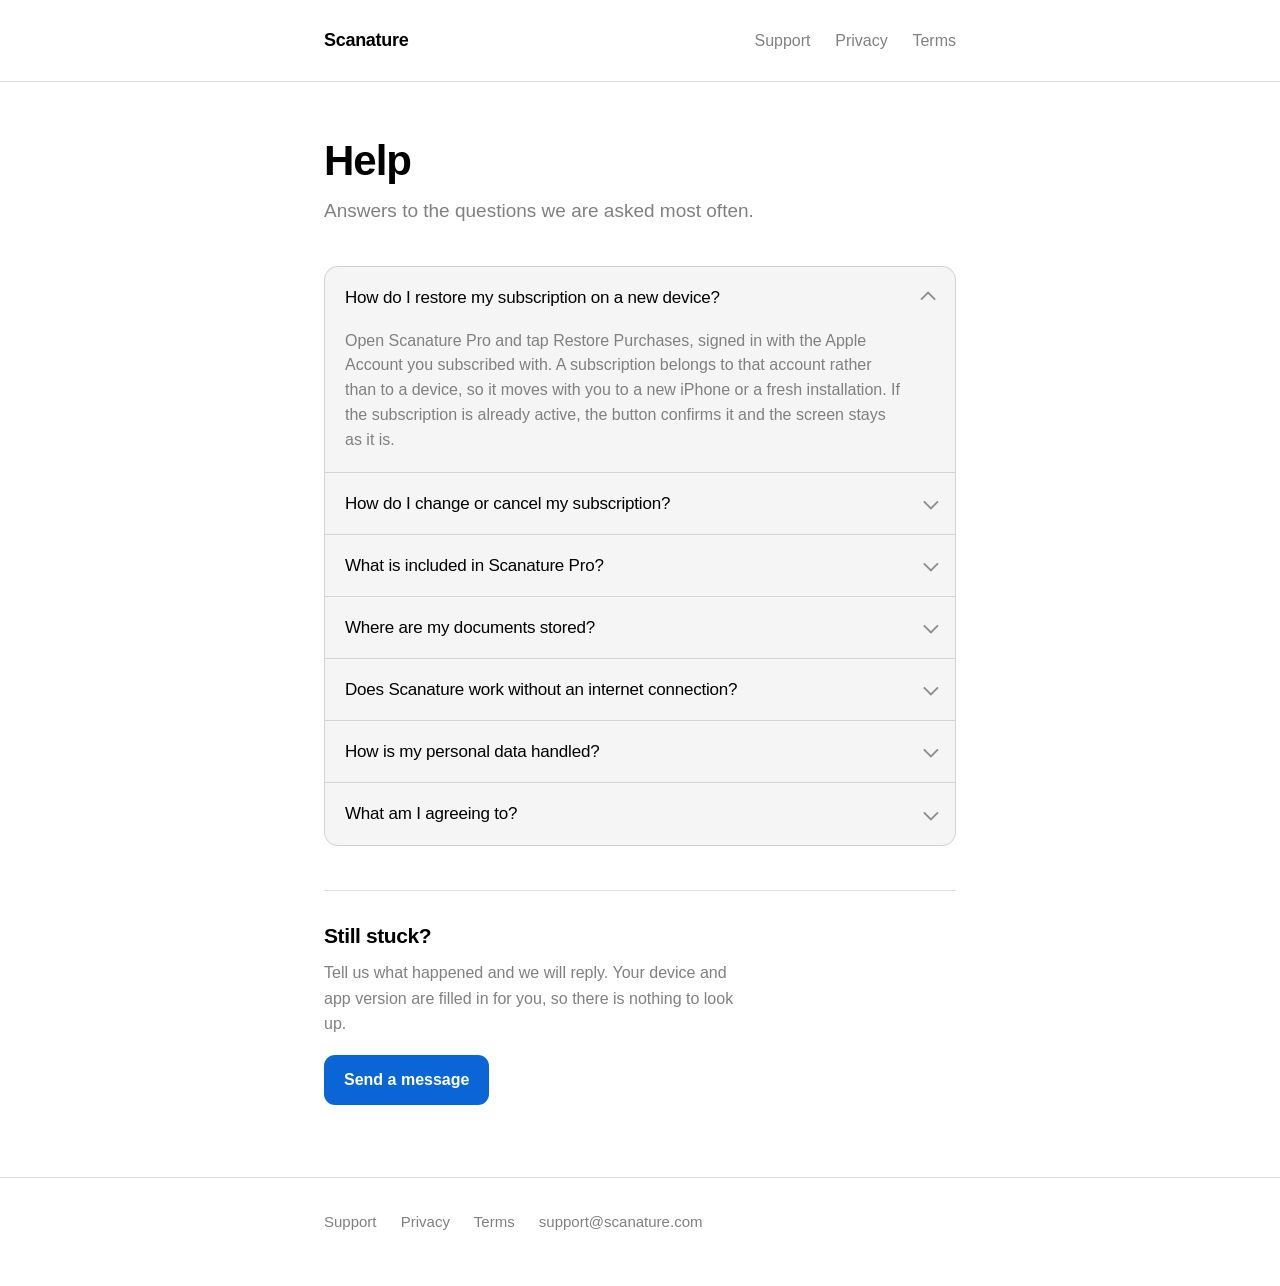
==== help.html @ 6878fb75 "A Help page on the website The seven answers the app gives, reachable without installing anything.  " ====
<!doctype html>
<html lang="en">
  <head>
    <meta charset="utf-8">
    <meta name="viewport" content="width=device-width, initial-scale=1">
    <meta name="description" content="Answers to the questions Scanature is asked most often: restoring a subscription, cancelling, where documents are stored, and working offline.">
    <title>Scanature Help</title>
    <style>
      :root {
        color-scheme: light dark;
        --accent: #0a66d6;
        --muted: GrayText;
        --line: color-mix(in srgb, CanvasText 13%, transparent);
        --panel: color-mix(in srgb, CanvasText 4%, Canvas);
      }
      * { box-sizing: border-box; }
      body {
        font: 17px/1.6 -apple-system, BlinkMacSystemFont, "Segoe UI", Roboto, sans-serif;
        margin: 0;
        color: CanvasText;
        background: Canvas;
        -webkit-font-smoothing: antialiased;
      }
      .wrap { max-width: 680px; margin: 0 auto; padding: 0 24px; }
      a { color: var(--accent); text-decoration: none; }
      a:hover { text-decoration: underline; }

      header.site { padding: 26px 0; border-bottom: 1px solid var(--line); }
      header.site .wrap { display: flex; align-items: center; justify-content: space-between; gap: 16px; }
      .wordmark { font-size: 18px; font-weight: 700; letter-spacing: -0.3px; color: CanvasText; }
      nav a { margin-left: 20px; font-size: 16px; color: var(--muted); }
      nav a:hover { color: CanvasText; text-decoration: none; }

      main { padding: 56px 0 72px; }
      h1 { font-size: clamp(32px, 6vw, 42px); line-height: 1.1; letter-spacing: -1px; margin: 0 0 12px; }
      .lede { color: var(--muted); font-size: 19px; margin: 0 0 40px; max-width: 46ch; }

      /* One group, hairline separators — no cards, no coloured tiles. */
      .faq { border: 1px solid var(--line); border-radius: 14px; overflow: hidden; background: var(--panel); }
      details { border-bottom: 1px solid var(--line); }
      details:last-child { border-bottom: 0; }
      summary {
        cursor: pointer;
        list-style: none;
        padding: 17px 20px;
        font-size: 17px;
        font-weight: 500;
        letter-spacing: -0.2px;
        display: flex;
        align-items: center;
        justify-content: space-between;
        gap: 16px;
      }
      summary::-webkit-details-marker { display: none; }
      summary::after {
        content: "";
        flex: none;
        width: 9px;
        height: 9px;
        border-right: 2px solid color-mix(in srgb, CanvasText 42%, transparent);
        border-bottom: 2px solid color-mix(in srgb, CanvasText 42%, transparent);
        transform: rotate(45deg) translateY(-2px);
        transition: transform .18s ease;
      }
      details[open] summary::after { transform: rotate(-135deg) translateY(-2px); }
      summary:focus-visible { outline: 2px solid var(--accent); outline-offset: -3px; }
      details p {
        margin: 0;
        padding: 0 54px 19px 20px;
        color: var(--muted);
        font-size: 16px;
        line-height: 1.55;
      }
      details p + p { padding-top: 12px; }

      .contact { margin-top: 44px; padding-top: 28px; border-top: 1px solid var(--line); }
      .contact h2 { font-size: 21px; letter-spacing: -0.4px; margin: 0 0 8px; }
      .contact p { color: var(--muted); font-size: 16px; margin: 0 0 18px; max-width: 48ch; }
      .button {
        display: inline-block;
        padding: 12px 20px;
        border-radius: 11px;
        font-weight: 600;
        font-size: 16px;
        background: var(--accent);
        color: #fff;
      }
      .button:hover { background: #0852ae; text-decoration: none; }

      footer.site { border-top: 1px solid var(--line); padding: 32px 0 52px; color: var(--muted); font-size: 15px; }
      footer.site a { color: var(--muted); margin-right: 20px; }
      footer.site a:hover { color: CanvasText; }
    </style>
  </head>
  <body>
    <header class="site">
      <div class="wrap">
        <a class="wordmark" href="./">Scanature</a>
        <nav>
          <a href="support.html">Support</a>
          <a href="privacy.html">Privacy</a>
          <a href="terms.html">Terms</a>
        </nav>
      </div>
    </header>

    <main>
      <div class="wrap">
        <h1>Help</h1>
        <p class="lede">Answers to the questions we are asked most often.</p>

        <div class="faq">
          <details open>
            <summary>How do I restore my subscription on a new device?</summary>
            <p>
              Open Scanature Pro and tap Restore Purchases, signed in with the
              Apple Account you subscribed with. A subscription belongs to that
              account rather than to a device, so it moves with you to a new
              iPhone or a fresh installation. If the subscription is already
              active, the button confirms it and the screen stays as it is.
            </p>
          </details>

          <details>
            <summary>How do I change or cancel my subscription?</summary>
            <p>
              Apple manages subscriptions, so changes are made in your Apple
              Account rather than in the app. Open Settings, tap your name, then
              Subscriptions. You can move between the monthly and yearly plans,
              or cancel. A cancelled subscription stays active until the period
              you have paid for ends.
            </p>
          </details>

          <details>
            <summary>What is included in Scanature Pro?</summary>
            <p>
              Unlimited documents, every scan filter, text recognition and the
              full set of PDF tools, with no ads and no watermarks. The first
              three documents are free and need no subscription, so the app can
              be judged before anything is paid for.
            </p>
          </details>

          <details>
            <summary>Where are my documents stored?</summary>
            <p>
              On your device only. There is no account and nothing is uploaded,
              which also means no copy is held anywhere that could be restored
              for you. Removing the app removes its documents, so anything worth
              keeping should be shared to Files or iCloud Drive first.
            </p>
          </details>

          <details>
            <summary>Does Scanature work without an internet connection?</summary>
            <p>
              Yes. Scanning, editing, signing, text recognition and exporting all
              run on the device. A connection is needed only to start or restore
              a subscription, which Apple handles.
            </p>
          </details>

          <details>
            <summary>How is my personal data handled?</summary>
            <p>
              Scans, signatures and documents remain on your device. The app has
              no account, no analytics and no server to send anything to, which
              is why its App Store privacy label reads Data Not Collected.
            </p>
            <p>
              Privacy enquiries go to
              <a href="mailto:privacy@scanature.com">privacy@scanature.com</a>,
              a separate address from ordinary support.
            </p>
          </details>

          <details>
            <summary>What am I agreeing to?</summary>
            <p>
              The <a href="terms.html">Terms of Use</a> cover what you may do
              with the app, what you are responsible for, and how subscriptions
              work. They are in the app as well, so you can read them without a
              connection.
            </p>
          </details>
        </div>

        <div class="contact">
          <h2>Still stuck?</h2>
          <p>
            Tell us what happened and we will reply. Your device and app version
            are filled in for you, so there is nothing to look up.
          </p>
          <a class="button" href="support.html">Send a message</a>
        </div>
      </div>
    </main>

    <footer class="site">
      <div class="wrap">
        <a href="support.html">Support</a>
        <a href="privacy.html">Privacy</a>
        <a href="terms.html">Terms</a>
        <a href="mailto:support@scanature.com">support@scanature.com</a>
      </div>
    </footer>
  </body>
</html>
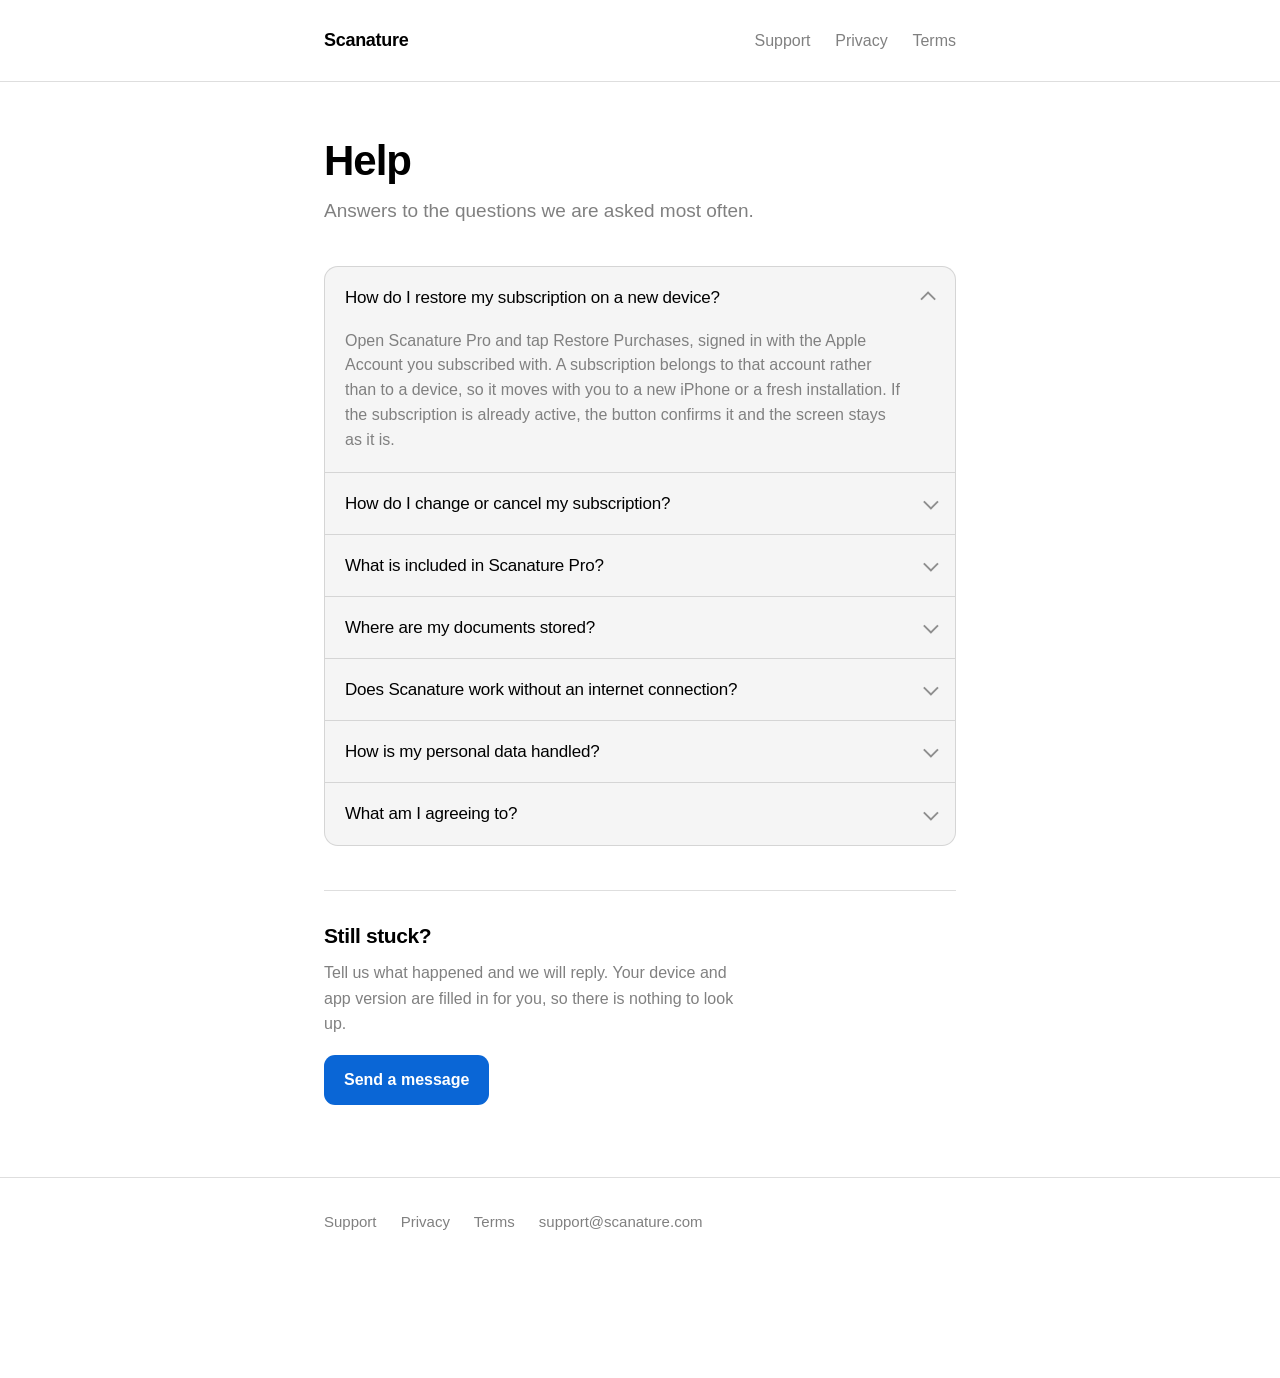
==== commit c9e9859b: "Leave room under Safari's toolbar Co-Authored-By: Claude Opus 5 <noreply@anthropic.com>" ====
--- a/help.html
+++ b/help.html
@@ -90,6 +90,10 @@
       footer.site { border-top: 1px solid var(--line); padding: 32px 0 52px; color: var(--muted); font-size: 15px; }
       footer.site a { color: var(--muted); margin-right: 20px; }
       footer.site a:hover { color: CanvasText; }
+      /* Safari on iPhone floats its toolbar over the bottom of the page, and
+         it lands on whatever is last — which on the support page is the Send
+         button. Leave it room. */
+      body { padding-bottom: calc(92px + env(safe-area-inset-bottom, 0px)); }
     </style>
   </head>
   <body>
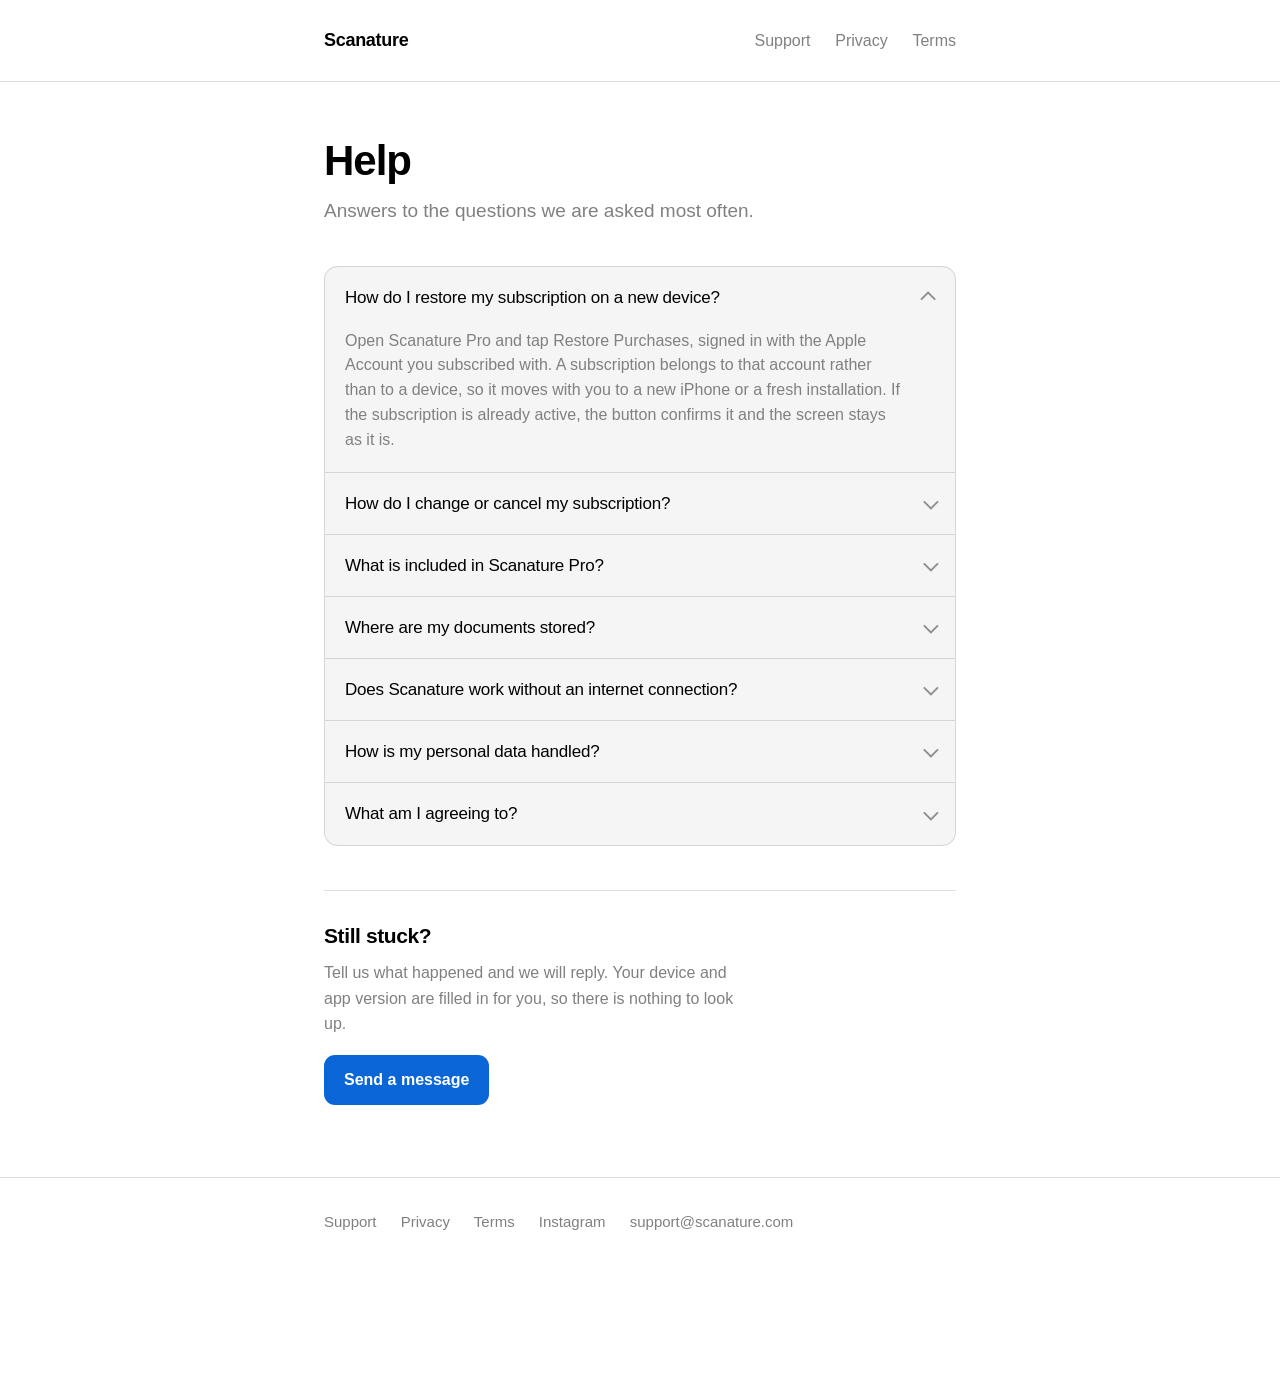
==== commit f7dcece2: "Link the footer to Instagram The App Store listing sends people here, and the account had no way of " ====
--- a/help.html
+++ b/help.html
@@ -206,6 +206,7 @@
         <a href="support.html">Support</a>
         <a href="privacy.html">Privacy</a>
         <a href="terms.html">Terms</a>
+        <a href="https://www.instagram.com/scanatureapp/" rel="me">Instagram</a>
         <a href="mailto:support@scanature.com">support@scanature.com</a>
       </div>
     </footer>
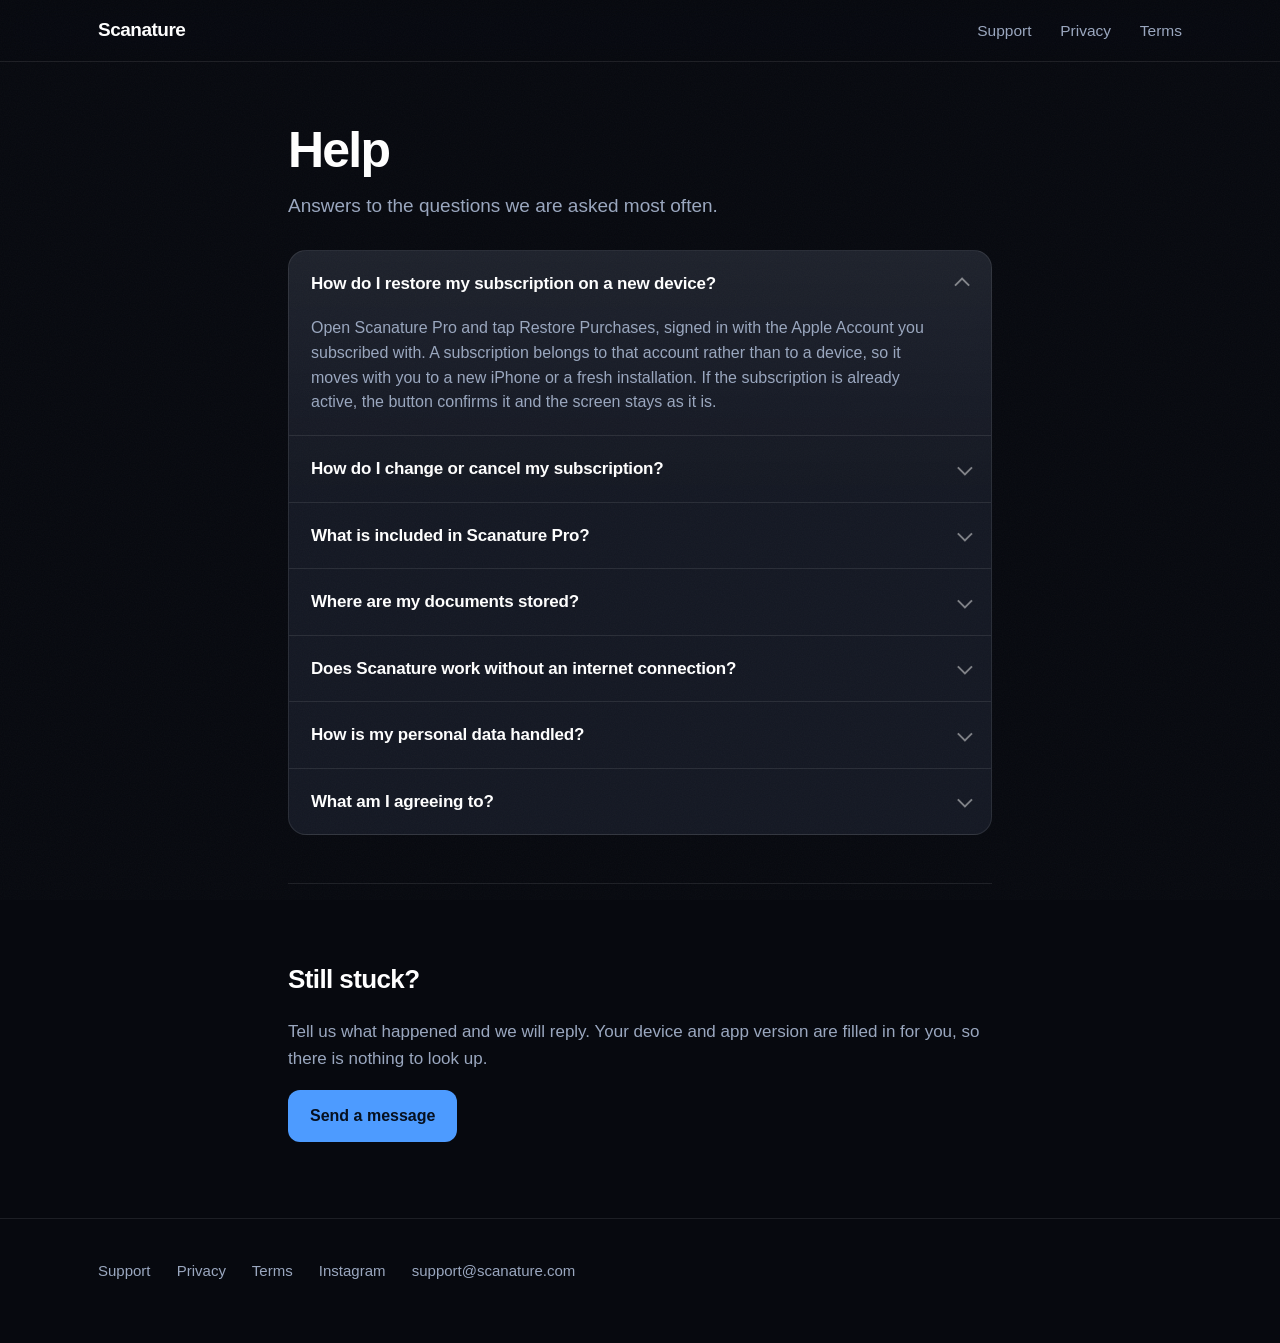
==== commit 640ae907: "Dark skin, real iPhone frames, clean films Apple's iPhone 18 Pro Max artwork replaces the rounded re" ====
--- a/help.html
+++ b/help.html
@@ -3,97 +3,37 @@
   <head>
     <meta charset="utf-8">
     <meta name="viewport" content="width=device-width, initial-scale=1">
+    <meta name="theme-color" content="#07090f">
     <meta name="description" content="Answers to the questions Scanature is asked most often: restoring a subscription, cancelling, where documents are stored, and working offline.">
     <title>Scanature Help</title>
+    <link rel="stylesheet" href="styles.css">
     <style>
-      :root {
-        color-scheme: light dark;
-        --accent: #0a66d6;
-        --muted: GrayText;
-        --line: color-mix(in srgb, CanvasText 13%, transparent);
-        --panel: color-mix(in srgb, CanvasText 4%, Canvas);
-      }
-      * { box-sizing: border-box; }
-      body {
-        font: 17px/1.6 -apple-system, BlinkMacSystemFont, "Segoe UI", Roboto, sans-serif;
-        margin: 0;
-        color: CanvasText;
-        background: Canvas;
-        -webkit-font-smoothing: antialiased;
-      }
-      .wrap { max-width: 680px; margin: 0 auto; padding: 0 24px; }
-      a { color: var(--accent); text-decoration: none; }
-      a:hover { text-decoration: underline; }
-
-      header.site { padding: 26px 0; border-bottom: 1px solid var(--line); }
-      header.site .wrap { display: flex; align-items: center; justify-content: space-between; gap: 16px; }
-      .wordmark { font-size: 18px; font-weight: 700; letter-spacing: -0.3px; color: CanvasText; }
-      nav a { margin-left: 20px; font-size: 16px; color: var(--muted); }
-      nav a:hover { color: CanvasText; text-decoration: none; }
-
-      main { padding: 56px 0 72px; }
-      h1 { font-size: clamp(32px, 6vw, 42px); line-height: 1.1; letter-spacing: -1px; margin: 0 0 12px; }
-      .lede { color: var(--muted); font-size: 19px; margin: 0 0 40px; max-width: 46ch; }
-
-      /* One group, hairline separators — no cards, no coloured tiles. */
-      .faq { border: 1px solid var(--line); border-radius: 14px; overflow: hidden; background: var(--panel); }
+      .faq { border: 1px solid var(--line); border-radius: 18px; overflow: hidden;
+             background: linear-gradient(180deg, rgba(255,255,255,0.06) 0%, rgba(255,255,255,0.015) 42%), var(--panel); }
       details { border-bottom: 1px solid var(--line); }
       details:last-child { border-bottom: 0; }
       summary {
-        cursor: pointer;
-        list-style: none;
-        padding: 17px 20px;
-        font-size: 17px;
-        font-weight: 500;
-        letter-spacing: -0.2px;
-        display: flex;
-        align-items: center;
-        justify-content: space-between;
-        gap: 16px;
+        cursor: pointer; list-style: none; padding: 19px 22px;
+        font-size: 17px; font-weight: 600; letter-spacing: -0.2px; color: #fff;
+        display: flex; align-items: center; justify-content: space-between; gap: 16px;
       }
       summary::-webkit-details-marker { display: none; }
       summary::after {
-        content: "";
-        flex: none;
-        width: 9px;
-        height: 9px;
-        border-right: 2px solid color-mix(in srgb, CanvasText 42%, transparent);
-        border-bottom: 2px solid color-mix(in srgb, CanvasText 42%, transparent);
-        transform: rotate(45deg) translateY(-2px);
-        transition: transform .18s ease;
+        content: ""; flex: none; width: 9px; height: 9px;
+        border-right: 2px solid rgba(255, 255, 255, 0.45);
+        border-bottom: 2px solid rgba(255, 255, 255, 0.45);
+        transform: rotate(45deg) translateY(-2px); transition: transform .18s ease;
       }
       details[open] summary::after { transform: rotate(-135deg) translateY(-2px); }
       summary:focus-visible { outline: 2px solid var(--accent); outline-offset: -3px; }
-      details p {
-        margin: 0;
-        padding: 0 54px 19px 20px;
-        color: var(--muted);
-        font-size: 16px;
-        line-height: 1.55;
+      details p { margin: 0; padding: 0 56px 20px 22px; color: var(--muted); font-size: 16px; line-height: 1.55; }
+      details p + p { padding-top: 12px; }
+      .contact { margin-top: 48px; padding-top: 30px; border-top: 1px solid var(--line); }
+      .button {
+        display: inline-block; padding: 13px 22px; border-radius: 12px;
+        font-weight: 600; font-size: 16px; background: var(--accent); color: #06101f;
       }
-      details p + p { padding-top: 12px; }
-
-      .contact { margin-top: 44px; padding-top: 28px; border-top: 1px solid var(--line); }
-      .contact h2 { font-size: 21px; letter-spacing: -0.4px; margin: 0 0 8px; }
-      .contact p { color: var(--muted); font-size: 16px; margin: 0 0 18px; max-width: 48ch; }
-      .button {
-        display: inline-block;
-        padding: 12px 20px;
-        border-radius: 11px;
-        font-weight: 600;
-        font-size: 16px;
-        background: var(--accent);
-        color: #fff;
-      }
-      .button:hover { background: #0852ae; text-decoration: none; }
-
-      footer.site { border-top: 1px solid var(--line); padding: 32px 0 52px; color: var(--muted); font-size: 15px; }
-      footer.site a { color: var(--muted); margin-right: 20px; }
-      footer.site a:hover { color: CanvasText; }
-      /* Safari on iPhone floats its toolbar over the bottom of the page, and
-         it lands on whatever is last — which on the support page is the Send
-         button. Leave it room. */
-      body { padding-bottom: calc(92px + env(safe-area-inset-bottom, 0px)); }
+      .button:hover { background: var(--accent-soft); text-decoration: none; }
     </style>
   </head>
   <body>
--- a/styles.css
+++ b/styles.css
@@ -0,0 +1,110 @@
+/* Scanature — the dark skin shared by every page but the home page, which
+   carries its own because of the hero. Keep the two in step: the tokens here
+   are the same ones index.html declares. */
+:root {
+  color-scheme: dark;
+  --accent: #4d9bff;
+  --accent-soft: #8ab8ff;
+  --ink: #f2f6fd;
+  --muted: #9aa7bf;
+  --dim: #76829a;
+  --base: #07090f;
+  --panel: #10141f;
+  --line: rgba(255, 255, 255, 0.09);
+  --line-strong: rgba(255, 255, 255, 0.16);
+}
+* { box-sizing: border-box; }
+html { scroll-behavior: smooth; }
+@media (prefers-reduced-motion: reduce) {
+  html { scroll-behavior: auto; }
+  * { transition: none !important; animation: none !important; }
+}
+body {
+  font: 17px/1.62 -apple-system, BlinkMacSystemFont, "SF Pro Text", "Segoe UI", Roboto, sans-serif;
+  margin: 0;
+  color: var(--ink);
+  background: var(--base);
+  -webkit-font-smoothing: antialiased;
+}
+/* A very fine grain over everything. Flat dark backgrounds band on cheap
+   screens; grain hides it and reads as texture rather than noise. */
+body::after {
+  content: ""; position: fixed; inset: 0; z-index: 50; pointer-events: none;
+  opacity: 0.035;
+  background-image: url("data:image/svg+xml,%3Csvg xmlns='http://www.w3.org/2000/svg' width='160' height='160'%3E%3Cfilter id='n'%3E%3CfeTurbulence type='fractalNoise' baseFrequency='0.85' numOctaves='3'/%3E%3C/filter%3E%3Crect width='160' height='160' filter='url(%23n)'/%3E%3C/svg%3E");
+}
+/* Safari on iPhone floats its toolbar over the bottom of the page and lands on
+   whatever is last — on the support page, the Send button. Leave it room, but
+   only where that toolbar exists: on a desktop it is just an empty screen of
+   black under the footer. */
+@media (max-width: 820px) {
+  body { padding-bottom: calc(76px + env(safe-area-inset-bottom, 0px)); }
+}
+
+a { color: var(--accent); text-decoration: none; }
+a:hover { text-decoration: underline; }
+:focus-visible { outline: 2px solid var(--accent); outline-offset: 3px; border-radius: 6px; }
+
+.wrap { max-width: 1140px; margin: 0 auto; padding: 0 28px; position: relative; z-index: 1; }
+
+header.site {
+  position: sticky; top: 0; z-index: 20;
+  padding: 15px 0;
+  background: rgba(7, 9, 15, 0.72);
+  backdrop-filter: saturate(170%) blur(18px);
+  border-bottom: 1px solid var(--line);
+}
+header.site .wrap { display: flex; align-items: center; justify-content: space-between; gap: 16px; }
+.wordmark { font-size: 19px; font-weight: 700; letter-spacing: -0.5px; color: #fff; }
+.wordmark:hover { text-decoration: none; }
+nav a { margin-left: 24px; font-size: 15.5px; color: var(--muted); }
+nav a:hover { color: #fff; text-decoration: none; }
+.nav-get { color: var(--accent) !important; font-weight: 600; }
+@media (max-width: 620px) { nav a { margin-left: 15px; font-size: 14.5px; } }
+
+main { position: relative; z-index: 1; }
+main .wrap { max-width: 760px; padding-top: 62px; padding-bottom: 76px; }
+h1 { font-size: clamp(34px, 5.4vw, 50px); line-height: 1.06; letter-spacing: -1.8px; margin: 0 0 14px; color: #fff; }
+h2 { margin: 44px 0 10px; font-size: clamp(21px, 2.6vw, 26px); letter-spacing: -0.6px; color: #fff; }
+h3 { color: #fff; }
+p { color: var(--muted); }
+.intro, .lede { color: var(--muted); font-size: 19px; margin: 0 0 28px; }
+.updated, .note { color: var(--dim); font-size: 15px; }
+strong { color: #fff; }
+
+.card {
+  border: 1px solid var(--line);
+  background:
+    linear-gradient(180deg, rgba(255, 255, 255, 0.06) 0%, rgba(255, 255, 255, 0.015) 42%),
+    var(--panel);
+  border-radius: 18px; padding: 24px;
+}
+
+label { display: block; margin-top: 16px; font-weight: 600; font-size: 15px; color: var(--ink); }
+.opt { font-weight: 400; color: var(--dim); }
+input, textarea {
+  width: 100%; box-sizing: border-box; margin-top: 7px; padding: 12px 14px;
+  font: inherit; font-size: 16px; color: var(--ink);
+  background: rgba(255, 255, 255, 0.04);
+  border: 1px solid var(--line-strong);
+  border-radius: 12px;
+}
+input::placeholder, textarea::placeholder { color: var(--dim); }
+input:focus, textarea:focus { border-color: var(--accent); background: rgba(255, 255, 255, 0.06); }
+textarea { resize: vertical; }
+form input[type="email"] { display: block; width: 100%; min-width: 0; }
+button {
+  margin-top: 20px; padding: 13px 22px; font: inherit; font-weight: 600;
+  color: #06101f; background: var(--accent); border: 0; border-radius: 12px; cursor: pointer;
+  transition: background .18s ease, transform .18s ease;
+}
+button:hover { background: var(--accent-soft); transform: translateY(-1px); }
+button:disabled { opacity: .5; cursor: default; transform: none; }
+.status { margin-top: 14px; font-size: 15px; color: var(--muted); min-height: 1.4em; }
+.status.ok { color: #5fd08a; }
+.status.bad { color: #ff8b80; }
+
+footer.site { border-top: 1px solid var(--line); padding: 40px 0 60px; color: var(--dim); font-size: 15px; }
+footer.site a { color: var(--muted); margin-right: 22px; }
+footer.site a:hover { color: #fff; }
+footer .legal { margin-top: 22px; font-size: 14px; }
